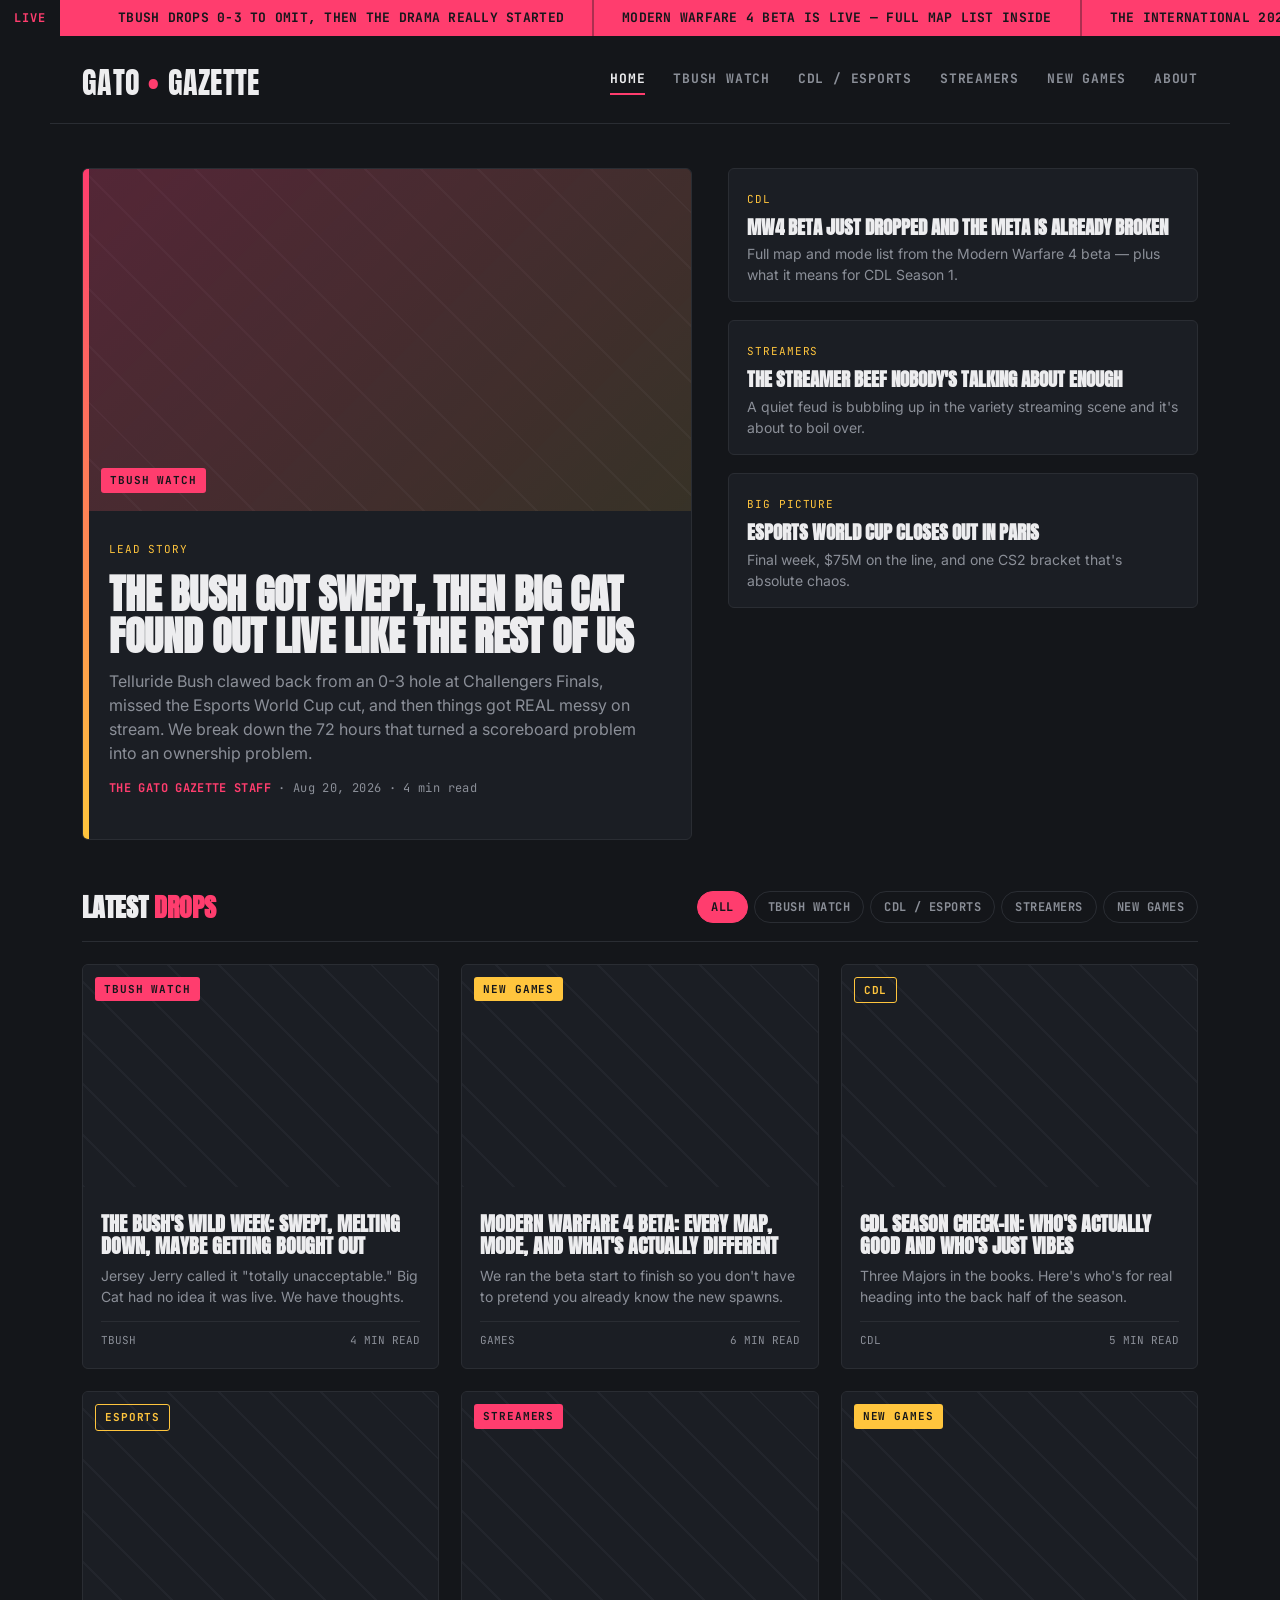
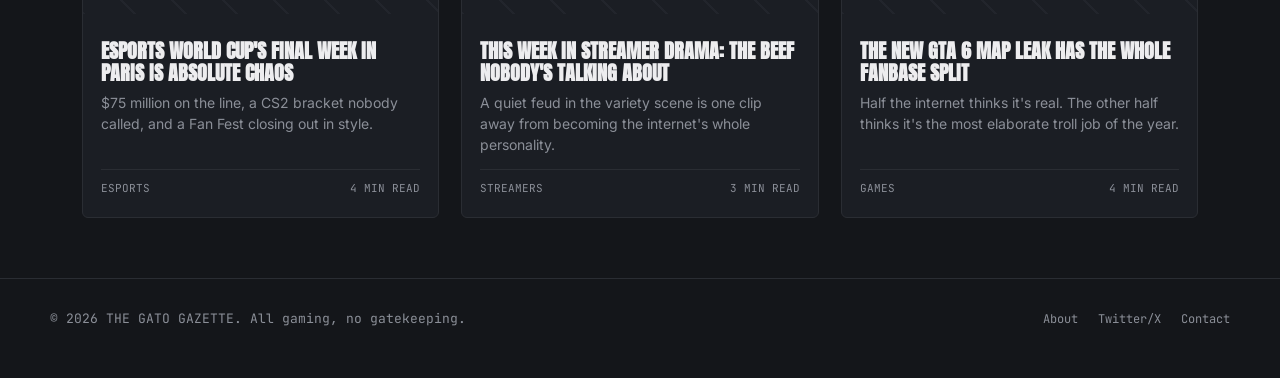
==== index.html @ 02f11b70 "Add files via upload Initial site upload" ====
<!DOCTYPE html>
<html lang="en">
<head>
<meta charset="UTF-8">
<meta name="viewport" content="width=device-width, initial-scale=1.0">
<title>The Gato Gazette — Gaming News, Streamers &amp; Esports With a Pulse</title>
<meta name="description" content="The Gato Gazette covers gaming, streamers, and esports leagues with the news you actually want to read — CDL trades, streamer drama, new game breakdowns, and weekly Telluride Bush updates.">

<!-- Open Graph -->
<meta property="og:title" content="The Gato Gazette — Gaming News With a Pulse">
<meta property="og:description" content="CDL trades, streamer drama, new game drops, and weekly Telluride Bush coverage. All gaming, no gatekeeping.">
<meta property="og:type" content="website">
<meta property="og:url" content="https://thegatogazette.com/">
<meta name="twitter:card" content="summary_large_image">

<link rel="canonical" href="https://thegatogazette.com/">
<link rel="stylesheet" href="css/style.css">
</head>
<body>

<div class="ticker" aria-label="Latest headlines ticker">
  <div class="ticker-track">
    <span>TBUSH DROPS 0-3 TO OMIT, THEN THE DRAMA REALLY STARTED</span>
    <span>MODERN WARFARE 4 BETA IS LIVE — FULL MAP LIST INSIDE</span>
    <span>THE INTERNATIONAL 2026: SPIRIT ROLLING THROUGH PLAYOFFS</span>
    <span>ESPORTS WORLD CUP FINAL WEEK IN PARIS — WHO'S LEFT</span>
    <span>GTA 6 MAP LEAK HAS THE TIMELINE SPLIT IN HALF</span>
    <!-- duplicate for seamless scroll -->
    <span>TBUSH DROPS 0-3 TO OMIT, THEN THE DRAMA REALLY STARTED</span>
    <span>MODERN WARFARE 4 BETA IS LIVE — FULL MAP LIST INSIDE</span>
    <span>THE INTERNATIONAL 2026: SPIRIT ROLLING THROUGH PLAYOFFS</span>
    <span>ESPORTS WORLD CUP FINAL WEEK IN PARIS — WHO'S LEFT</span>
    <span>GTA 6 MAP LEAK HAS THE TIMELINE SPLIT IN HALF</span>
  </div>
</div>

<header class="site-header">
  <a href="index.html" class="brand">GATO<span class="dot">•</span>GAZETTE</a>
  <nav class="primary-nav">
    <a href="#" class="active">Home</a>
    <a href="#tbush">TBush Watch</a>
    <a href="#cdl">CDL / Esports</a>
    <a href="#streamers">Streamers</a>
    <a href="#games">New Games</a>
    <a href="about.html">About</a>
  </nav>
</header>

<section class="hero">
  <div class="hero-main">
    <div class="hero-media">
      <span class="tag">TBush Watch</span>
    </div>
    <div class="hero-body">
      <span class="rail-eyebrow mono">LEAD STORY</span>
      <h1>The Bush Got Swept, Then Big Cat Found Out Live Like the Rest of Us</h1>
      <p class="dek">Telluride Bush clawed back from an 0-3 hole at Challengers Finals, missed the Esports World Cup cut, and then things got REAL messy on stream. We break down the 72 hours that turned a scoreboard problem into an ownership problem.</p>
      <p class="byline mono"><span class="hot">THE GATO GAZETTE STAFF</span> · Aug 20, 2026 · 4 min read</p>
    </div>
  </div>

  <div class="side-rail">
    <div class="rail-card">
      <span class="rail-eyebrow mono">CDL</span>
      <h3>MW4 Beta Just Dropped and the Meta Is Already Broken</h3>
      <p>Full map and mode list from the Modern Warfare 4 beta — plus what it means for CDL Season 1.</p>
    </div>
    <div class="rail-card">
      <span class="rail-eyebrow mono">STREAMERS</span>
      <h3>The Streamer Beef Nobody's Talking About Enough</h3>
      <p>A quiet feud is bubbling up in the variety streaming scene and it's about to boil over.</p>
    </div>
    <div class="rail-card">
      <span class="rail-eyebrow mono">BIG PICTURE</span>
      <h3>Esports World Cup Closes Out in Paris</h3>
      <p>Final week, $75M on the line, and one CS2 bracket that's absolute chaos.</p>
    </div>
  </div>
</section>

<div class="section-wrap" id="tbush">
  <div class="section-head">
    <h2>Latest <span class="hot">Drops</span></h2>
    <div class="tabs">
      <button class="active" data-filter="all">All</button>
      <button data-filter="tbush">TBush Watch</button>
      <button data-filter="cdl">CDL / Esports</button>
      <button data-filter="streamers">Streamers</button>
      <button data-filter="games">New Games</button>
    </div>
  </div>

  <div class="grid">

    <a href="posts/tbush-swept-omit-meltdown.html" class="card" data-category="tbush">
      <div class="card-media"><span class="tag">TBush Watch</span></div>
      <div class="card-body">
        <h3>The Bush's Wild Week: Swept, Melting Down, Maybe Getting Bought Out</h3>
        <p>Jersey Jerry called it "totally unacceptable." Big Cat had no idea it was live. We have thoughts.</p>
        <div class="card-meta"><span>TBUSH</span><span>4 MIN READ</span></div>
      </div>
    </a>

    <a href="posts/mw4-beta-breakdown.html" class="card" data-category="games">
      <div class="card-media"><span class="tag gold">New Games</span></div>
      <div class="card-body">
        <h3>Modern Warfare 4 Beta: Every Map, Mode, and What's Actually Different</h3>
        <p>We ran the beta start to finish so you don't have to pretend you already know the new spawns.</p>
        <div class="card-meta"><span>GAMES</span><span>6 MIN READ</span></div>
      </div>
    </a>

    <a href="posts/cdl-major-recap.html" class="card" data-category="cdl">
      <div class="card-media"><span class="tag outline">CDL</span></div>
      <div class="card-body">
        <h3>CDL Season Check-In: Who's Actually Good and Who's Just Vibes</h3>
        <p>Three Majors in the books. Here's who's for real heading into the back half of the season.</p>
        <div class="card-meta"><span>CDL</span><span>5 MIN READ</span></div>
      </div>
    </a>

    <a href="posts/ewc-paris-finals-week.html" class="card" data-category="cdl">
      <div class="card-media"><span class="tag outline">Esports</span></div>
      <div class="card-body">
        <h3>Esports World Cup's Final Week in Paris Is Absolute Chaos</h3>
        <p>$75 million on the line, a CS2 bracket nobody called, and a Fan Fest closing out in style.</p>
        <div class="card-meta"><span>ESPORTS</span><span>4 MIN READ</span></div>
      </div>
    </a>

    <a href="posts/streamer-drama-roundup.html" class="card" data-category="streamers">
      <div class="card-media"><span class="tag">Streamers</span></div>
      <div class="card-body">
        <h3>This Week in Streamer Drama: The Beef Nobody's Talking About</h3>
        <p>A quiet feud in the variety scene is one clip away from becoming the internet's whole personality.</p>
        <div class="card-meta"><span>STREAMERS</span><span>3 MIN READ</span></div>
      </div>
    </a>

    <a href="posts/gta6-map-leak.html" class="card" data-category="games">
      <div class="card-media"><span class="tag gold">New Games</span></div>
      <div class="card-body">
        <h3>The New GTA 6 Map Leak Has the Whole Fanbase Split</h3>
        <p>Half the internet thinks it's real. The other half thinks it's the most elaborate troll job of the year.</p>
        <div class="card-meta"><span>GAMES</span><span>4 MIN READ</span></div>
      </div>
    </a>

  </div>
</div>

<footer>
  <div class="footer-inner">
    <p class="mono">© 2026 THE GATO GAZETTE. All gaming, no gatekeeping.</p>
    <div class="footer-links">
      <a href="about.html">About</a>
      <a href="#">Twitter/X</a>
      <a href="#">Contact</a>
    </div>
  </div>
</footer>

<script src="js/main.js"></script>
</body>
</html>
---- css/style.css ----
/* ============================================
   THE GATO GAZETTE — design tokens
   Palette:
   --ink:        #14161A   (near-black charcoal, not pure black)
   --paper:      #EDEDEF   (off-white text)
   --mute:       #8B8F98   (secondary text / meta)
   --line:       #2A2D33   (hairline dividers on dark)
   --hot:        #FF3D6E   (signature accent — broadcast magenta/red)
   --gold:       #FFC53D   (secondary accent — score/highlight gold)
   --panel:      #1B1E24   (card surface, slightly lifted off ink)
   Type:
   Display: 'Anton' — condensed, heavy, broadcast lower-third energy
   Body:    'Inter' — clean, readable, gets out of the way
   Utility: 'JetBrains Mono' — tags, timestamps, scoreboard readouts
   ============================================ */

@import url('https://fonts.googleapis.com/css2?family=Anton&family=Inter:wght@400;500;600;700;800&family=JetBrains+Mono:wght@500;700&display=swap');

:root {
  --ink: #14161A;
  --paper: #EDEDEF;
  --mute: #8B8F98;
  --line: #2A2D33;
  --hot: #FF3D6E;
  --gold: #FFC53D;
  --panel: #1B1E24;
  --radius: 6px;
}

* { box-sizing: border-box; }

html { scroll-behavior: smooth; }

body {
  margin: 0;
  background: var(--ink);
  color: var(--paper);
  font-family: 'Inter', system-ui, sans-serif;
  line-height: 1.5;
  -webkit-font-smoothing: antialiased;
}

a { color: inherit; text-decoration: none; }

img { max-width: 100%; display: block; }

.mono {
  font-family: 'JetBrains Mono', monospace;
}

/* ================= SCORE TICKER — signature element ================= */
/* A live-broadcast style strip that scrolls the day's headlines/scores,
   the same way a CDL or ESPN broadcast runs a lower-third. This is the
   one thing the whole site is built around. */

.ticker {
  background: var(--hot);
  color: var(--ink);
  overflow: hidden;
  white-space: nowrap;
  position: relative;
  border-bottom: 2px solid var(--ink);
}

.ticker::before {
  content: 'LIVE';
  position: absolute;
  left: 0; top: 0; bottom: 0;
  display: flex;
  align-items: center;
  padding: 0 14px;
  background: var(--ink);
  color: var(--hot);
  font-family: 'JetBrains Mono', monospace;
  font-weight: 700;
  font-size: 12px;
  letter-spacing: 0.08em;
  z-index: 2;
}

.ticker-track {
  display: inline-flex;
  padding-left: 90px;
  animation: ticker-scroll 32s linear infinite;
  font-family: 'JetBrains Mono', monospace;
  font-weight: 700;
  font-size: 13px;
  letter-spacing: 0.02em;
}

.ticker-track span {
  padding: 8px 28px;
  border-right: 2px solid rgba(20,22,26,0.35);
}

@keyframes ticker-scroll {
  0% { transform: translateX(0); }
  100% { transform: translateX(-50%); }
}

@media (prefers-reduced-motion: reduce) {
  .ticker-track { animation: none; }
}

/* ================= HEADER ================= */

.site-header {
  display: flex;
  align-items: center;
  justify-content: space-between;
  padding: 22px 32px 18px;
  max-width: 1180px;
  margin: 0 auto;
  border-bottom: 1px solid var(--line);
}

.brand {
  font-family: 'Anton', sans-serif;
  font-size: 30px;
  letter-spacing: 0.01em;
  text-transform: uppercase;
  display: flex;
  align-items: baseline;
  gap: 8px;
}

.brand .dot { color: var(--hot); }

nav.primary-nav {
  display: flex;
  gap: 28px;
}

nav.primary-nav a {
  font-family: 'JetBrains Mono', monospace;
  font-size: 13px;
  font-weight: 700;
  text-transform: uppercase;
  letter-spacing: 0.06em;
  color: var(--mute);
  padding-bottom: 4px;
  border-bottom: 2px solid transparent;
  transition: color .15s ease, border-color .15s ease;
}

nav.primary-nav a:hover,
nav.primary-nav a.active {
  color: var(--paper);
  border-color: var(--hot);
}

.nav-toggle { display: none; }

/* ================= HERO ================= */

.hero {
  max-width: 1180px;
  margin: 0 auto;
  padding: 44px 32px 8px;
  display: grid;
  grid-template-columns: 1.3fr 1fr;
  gap: 36px;
}

.hero-main {
  position: relative;
  background: var(--panel);
  border-radius: var(--radius);
  overflow: hidden;
  border: 1px solid var(--line);
}

.hero-main::before {
  content: '';
  position: absolute;
  top: 0; left: 0;
  width: 6px; height: 100%;
  background: linear-gradient(180deg, var(--hot), var(--gold));
}

.hero-media {
  aspect-ratio: 16/9;
  background:
    linear-gradient(135deg, rgba(255,61,110,0.25), rgba(255,197,61,0.12)),
    repeating-linear-gradient(45deg, #22252c 0 2px, #1b1e24 2px 40px);
  display: flex;
  align-items: flex-end;
  padding: 18px;
}

.tag {
  font-family: 'JetBrains Mono', monospace;
  font-size: 11px;
  font-weight: 700;
  letter-spacing: 0.08em;
  text-transform: uppercase;
  background: var(--hot);
  color: var(--ink);
  padding: 4px 9px;
  border-radius: 3px;
  display: inline-block;
}

.tag.gold { background: var(--gold); }
.tag.outline { background: transparent; color: var(--gold); border: 1px solid var(--gold); }

.hero-body { padding: 24px 26px 30px; }

.hero-body h1 {
  font-family: 'Anton', sans-serif;
  font-size: 40px;
  line-height: 1.05;
  text-transform: uppercase;
  margin: 14px 0 12px;
}

.hero-body p.dek {
  color: var(--mute);
  font-size: 16px;
  margin: 0 0 14px;
  max-width: 54ch;
}

.byline {
  font-family: 'JetBrains Mono', monospace;
  font-size: 12px;
  color: var(--mute);
  letter-spacing: 0.03em;
}

.byline .hot { color: var(--hot); font-weight: 700; }

/* side rail */
.side-rail {
  display: flex;
  flex-direction: column;
  gap: 18px;
}

.rail-card {
  background: var(--panel);
  border: 1px solid var(--line);
  border-radius: var(--radius);
  padding: 16px 18px;
}

.rail-card h3 {
  font-family: 'Anton', sans-serif;
  text-transform: uppercase;
  font-size: 19px;
  margin: 8px 0 6px;
  line-height: 1.1;
}

.rail-card p {
  color: var(--mute);
  font-size: 14px;
  margin: 0;
}

.rail-eyebrow {
  font-family: 'JetBrains Mono', monospace;
  font-size: 11px;
  color: var(--gold);
  letter-spacing: 0.08em;
  text-transform: uppercase;
}

/* ================= CATEGORY TABS ================= */

.section-wrap {
  max-width: 1180px;
  margin: 0 auto;
  padding: 40px 32px 60px;
}

.section-head {
  display: flex;
  align-items: center;
  justify-content: space-between;
  border-bottom: 1px solid var(--line);
  padding-bottom: 14px;
  margin-bottom: 22px;
}

.section-head h2 {
  font-family: 'Anton', sans-serif;
  text-transform: uppercase;
  font-size: 26px;
  margin: 0;
}

.section-head h2 .hot { color: var(--hot); }

.tabs {
  display: flex;
  gap: 6px;
  flex-wrap: wrap;
}

.tabs button {
  font-family: 'JetBrains Mono', monospace;
  font-size: 12px;
  font-weight: 700;
  text-transform: uppercase;
  letter-spacing: 0.04em;
  background: transparent;
  border: 1px solid var(--line);
  color: var(--mute);
  padding: 7px 13px;
  border-radius: 20px;
  cursor: pointer;
  transition: all .15s ease;
}

.tabs button:hover { color: var(--paper); border-color: var(--mute); }

.tabs button.active {
  background: var(--hot);
  border-color: var(--hot);
  color: var(--ink);
}

/* card grid */

.grid {
  display: grid;
  grid-template-columns: repeat(3, 1fr);
  gap: 22px;
}

.card {
  background: var(--panel);
  border: 1px solid var(--line);
  border-radius: var(--radius);
  overflow: hidden;
  display: flex;
  flex-direction: column;
  transition: transform .15s ease, border-color .15s ease;
}

.card:hover {
  transform: translateY(-3px);
  border-color: var(--hot);
}

.card-media {
  aspect-ratio: 16/10;
  background: repeating-linear-gradient(45deg, #22252c 0 2px, #1b1e24 2px 36px);
  padding: 12px;
  display: flex;
  align-items: flex-start;
}

.card-body { padding: 16px 18px 20px; flex: 1; display: flex; flex-direction: column; }

.card-body h3 {
  font-family: 'Anton', sans-serif;
  text-transform: uppercase;
  font-size: 20px;
  line-height: 1.1;
  margin: 10px 0 8px;
}

.card-body p {
  color: var(--mute);
  font-size: 14px;
  margin: 0 0 14px;
  flex: 1;
}

.card-meta {
  font-family: 'JetBrains Mono', monospace;
  font-size: 11px;
  color: var(--mute);
  display: flex;
  justify-content: space-between;
  border-top: 1px solid var(--line);
  padding-top: 10px;
}

/* ================= FOOTER ================= */

footer {
  border-top: 1px solid var(--line);
  padding: 30px 32px 50px;
}

.footer-inner {
  max-width: 1180px;
  margin: 0 auto;
  display: flex;
  justify-content: space-between;
  align-items: center;
  flex-wrap: wrap;
  gap: 16px;
}

.footer-inner p {
  color: var(--mute);
  font-size: 13px;
  margin: 0;
}

.footer-links {
  display: flex;
  gap: 20px;
  font-family: 'JetBrains Mono', monospace;
  font-size: 12px;
  color: var(--mute);
}

.footer-links a:hover { color: var(--hot); }

/* ================= POST PAGE ================= */

.post-wrap {
  max-width: 760px;
  margin: 0 auto;
  padding: 50px 32px 80px;
}

.post-wrap h1 {
  font-family: 'Anton', sans-serif;
  text-transform: uppercase;
  font-size: 44px;
  line-height: 1.05;
  margin: 18px 0 14px;
}

.post-wrap .dek {
  color: var(--mute);
  font-size: 18px;
  margin-bottom: 18px;
}

.post-wrap .byline {
  display: flex;
  gap: 16px;
  margin-bottom: 28px;
  padding-bottom: 20px;
  border-bottom: 1px solid var(--line);
}

.post-body p {
  font-size: 18px;
  margin: 0 0 20px;
}

.post-body blockquote {
  border-left: 3px solid var(--hot);
  margin: 28px 0;
  padding: 4px 0 4px 20px;
  font-size: 19px;
  color: var(--paper);
  font-style: italic;
}

.post-body h2 {
  font-family: 'Anton', sans-serif;
  text-transform: uppercase;
  font-size: 26px;
  margin: 36px 0 14px;
}

/* ================= RESPONSIVE ================= */

@media (max-width: 860px) {
  .hero { grid-template-columns: 1fr; }
  .grid { grid-template-columns: repeat(2, 1fr); }
}

@media (max-width: 620px) {
  .site-header { padding: 18px 20px; flex-wrap: wrap; gap: 12px; }
  nav.primary-nav { gap: 18px; order: 3; width: 100%; overflow-x: auto; }
  .hero, .section-wrap { padding-left: 20px; padding-right: 20px; }
  .grid { grid-template-columns: 1fr; }
  .hero-body h1 { font-size: 30px; }
  .post-wrap h1 { font-size: 32px; }
}

/* focus visibility for accessibility */
a:focus-visible, button:focus-visible {
  outline: 2px solid var(--gold);
  outline-offset: 2px;
}
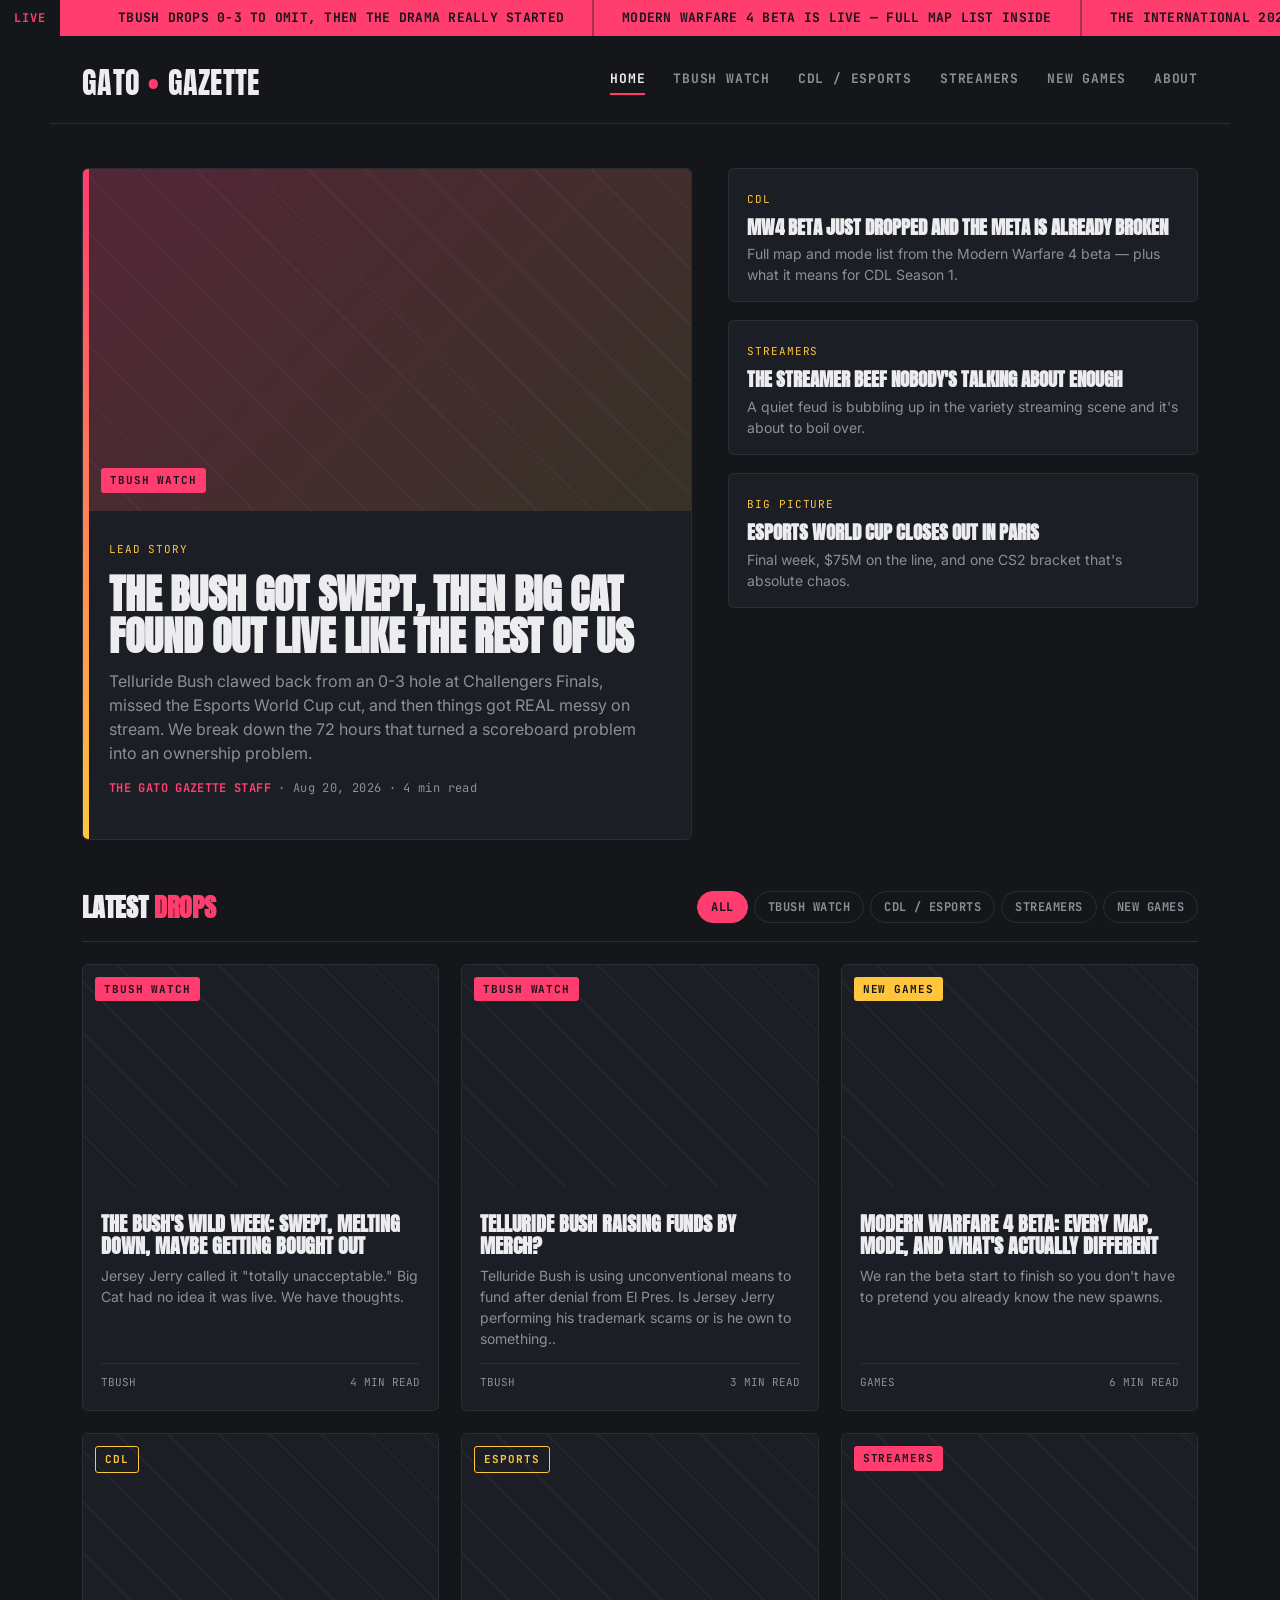
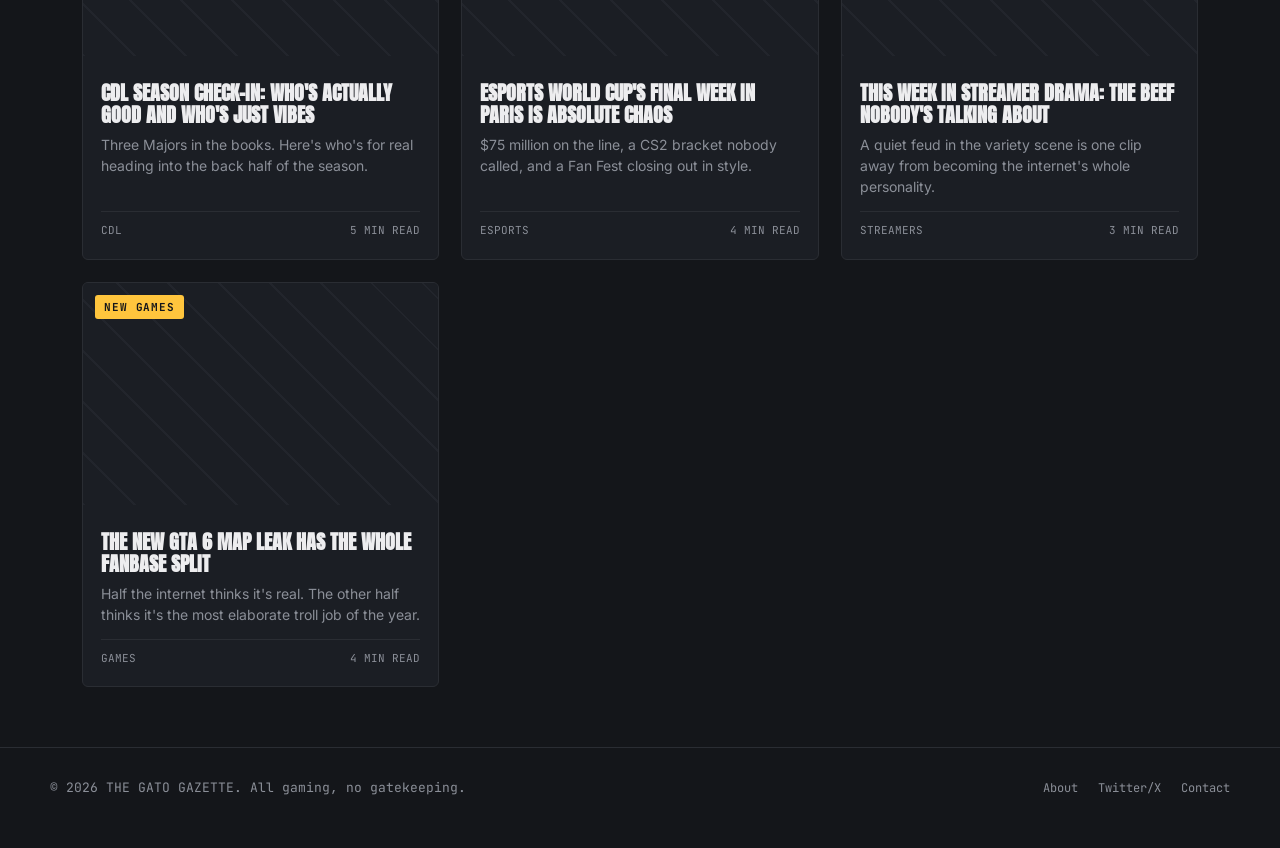
==== commit 0218f1b4: "Add files via upload" ====
--- a/index.html
+++ b/index.html
@@ -101,6 +101,15 @@
       </div>
     </a>
 
+<a href="posts/tbush-merch-funding.html" class="card" data-category="tbush">
+      <div class="card-media"><span class="tag">TBush Watch</span></div>
+      <div class="card-body">
+        <h3>Telluride Bush raising funds by Merch?</h3>
+        <p>Telluride Bush is using unconventional means to fund after denial from El Pres. Is Jersey Jerry performing his trademark scams or is he own to something..</p>
+        <div class="card-meta"><span>TBUSH</span><span>3 MIN READ</span></div>
+      </div>
+    </a>
+
     <a href="posts/mw4-beta-breakdown.html" class="card" data-category="games">
       <div class="card-media"><span class="tag gold">New Games</span></div>
       <div class="card-body">
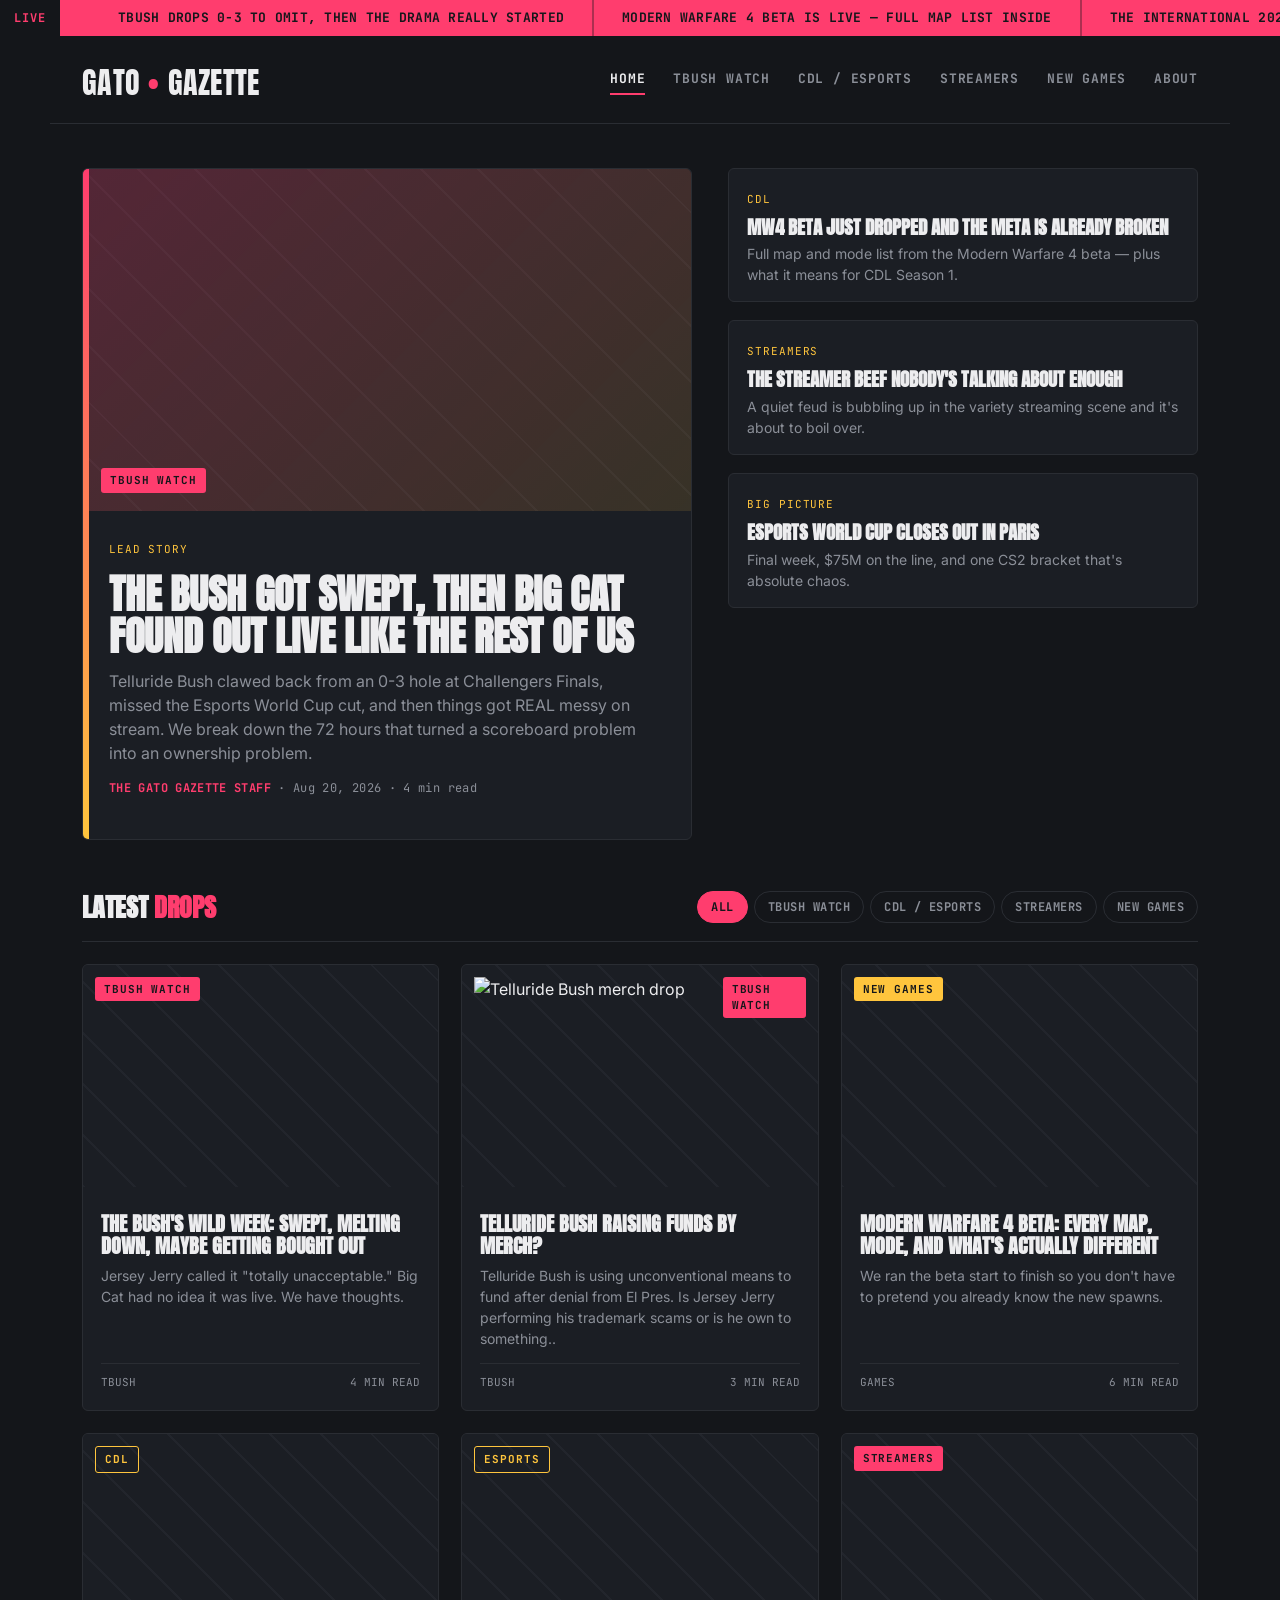
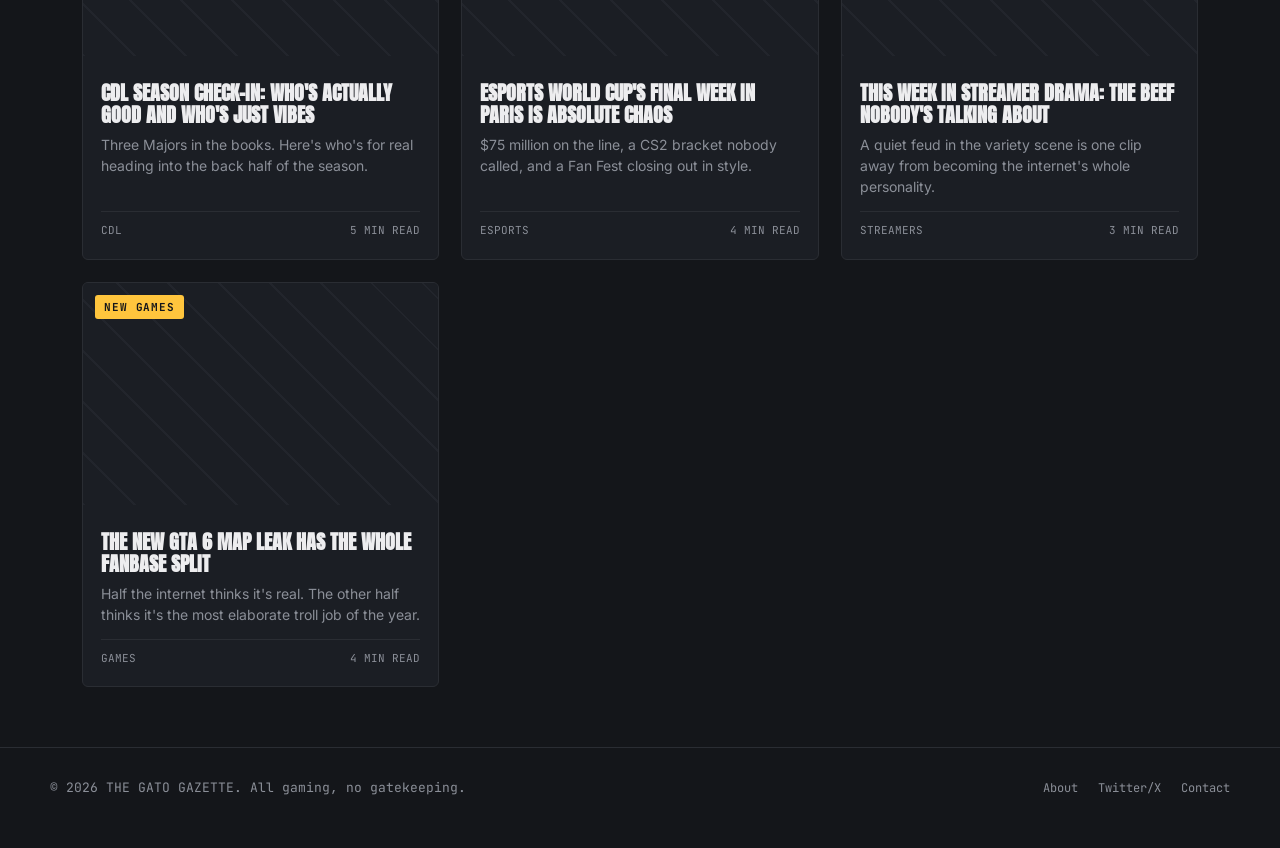
==== commit 4bf78cc0: "Add files via upload" ====
--- a/index.html
+++ b/index.html
@@ -101,8 +101,9 @@
       </div>
     </a>
 
-<a href="posts/tbush-merch-funding.html" class="card" data-category="tbush">
-      <div class="card-media"><span class="tag">TBush Watch</span></div>
+<a href="posts/telluride-bush-merch.html" class="card" data-category="tbush">
+      <div class="card-media"><img src="images/tbush-merch.jpg" alt="Telluride Bush merch drop" style="width:100%; height:100%; object-fit:cover;">
+    <span class="tag">TBush Watch</span></div>
       <div class="card-body">
         <h3>Telluride Bush raising funds by Merch?</h3>
         <p>Telluride Bush is using unconventional means to fund after denial from El Pres. Is Jersey Jerry performing his trademark scams or is he own to something..</p>
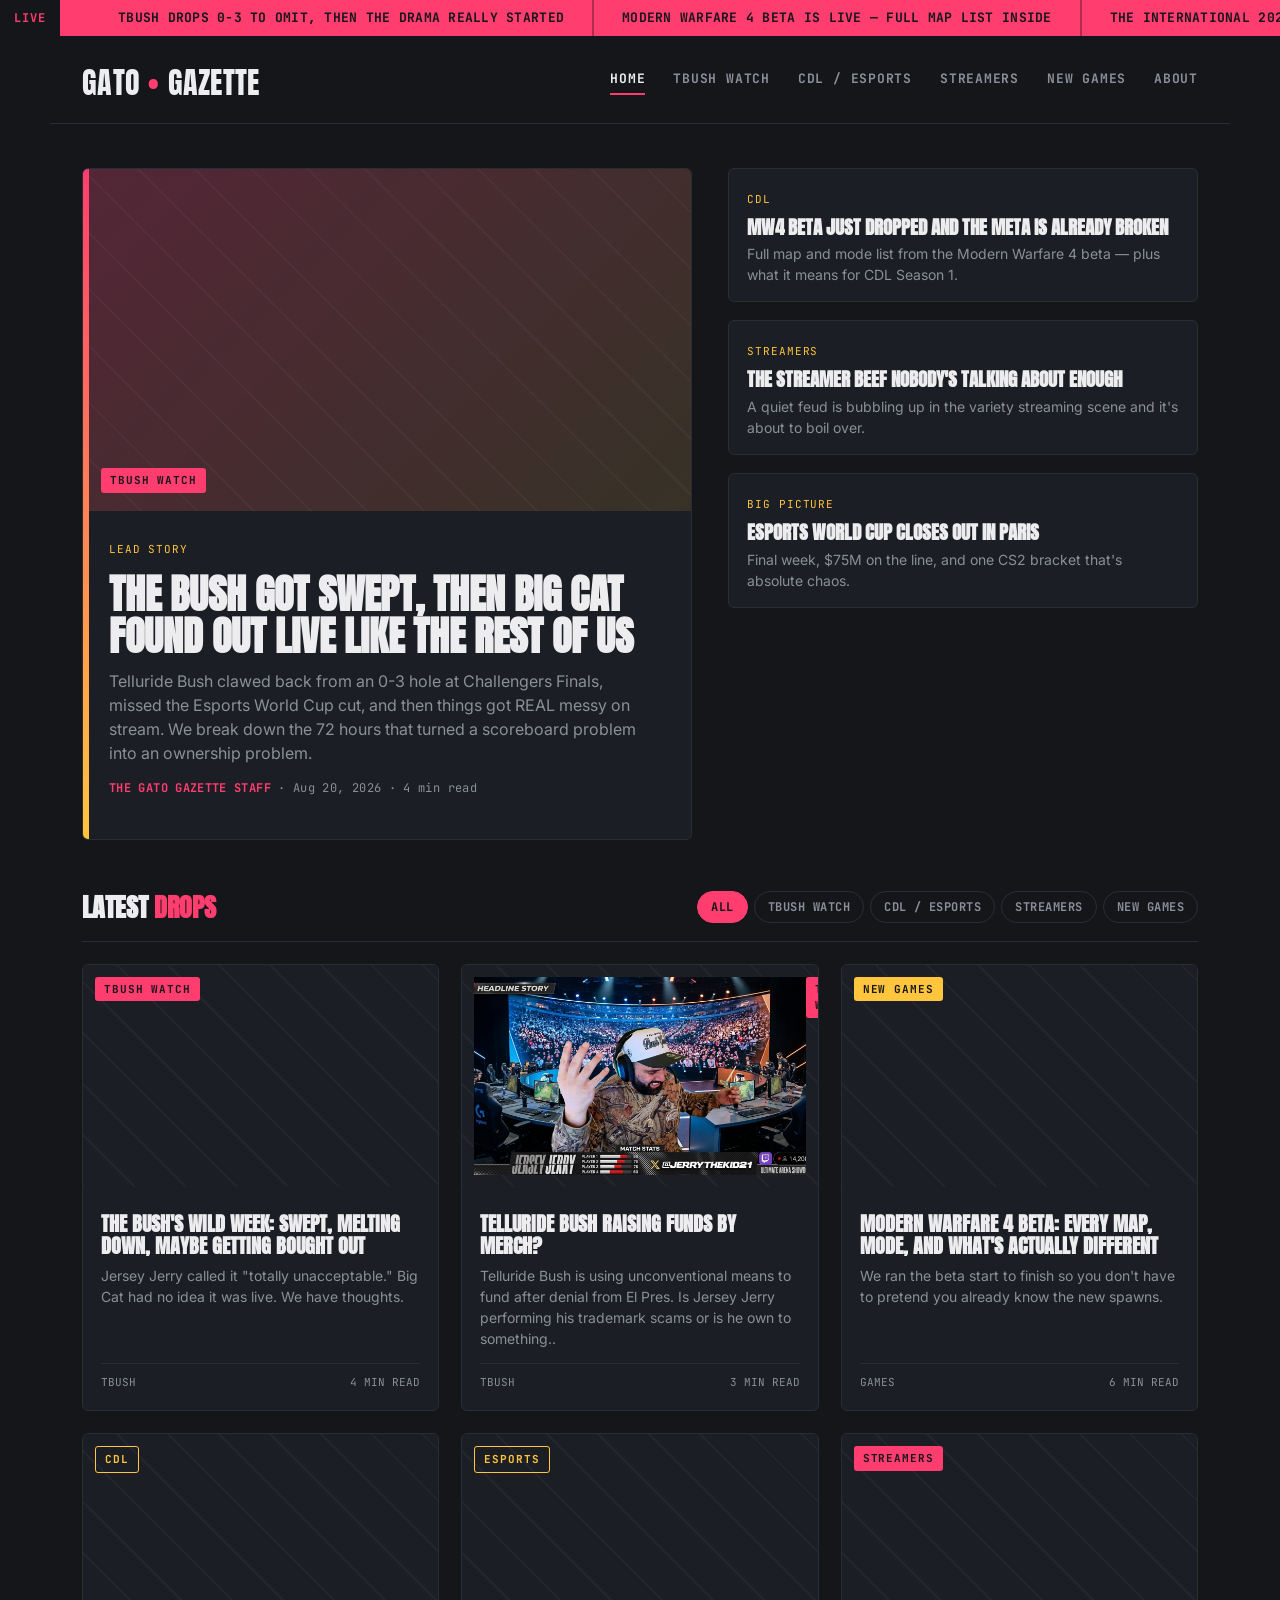
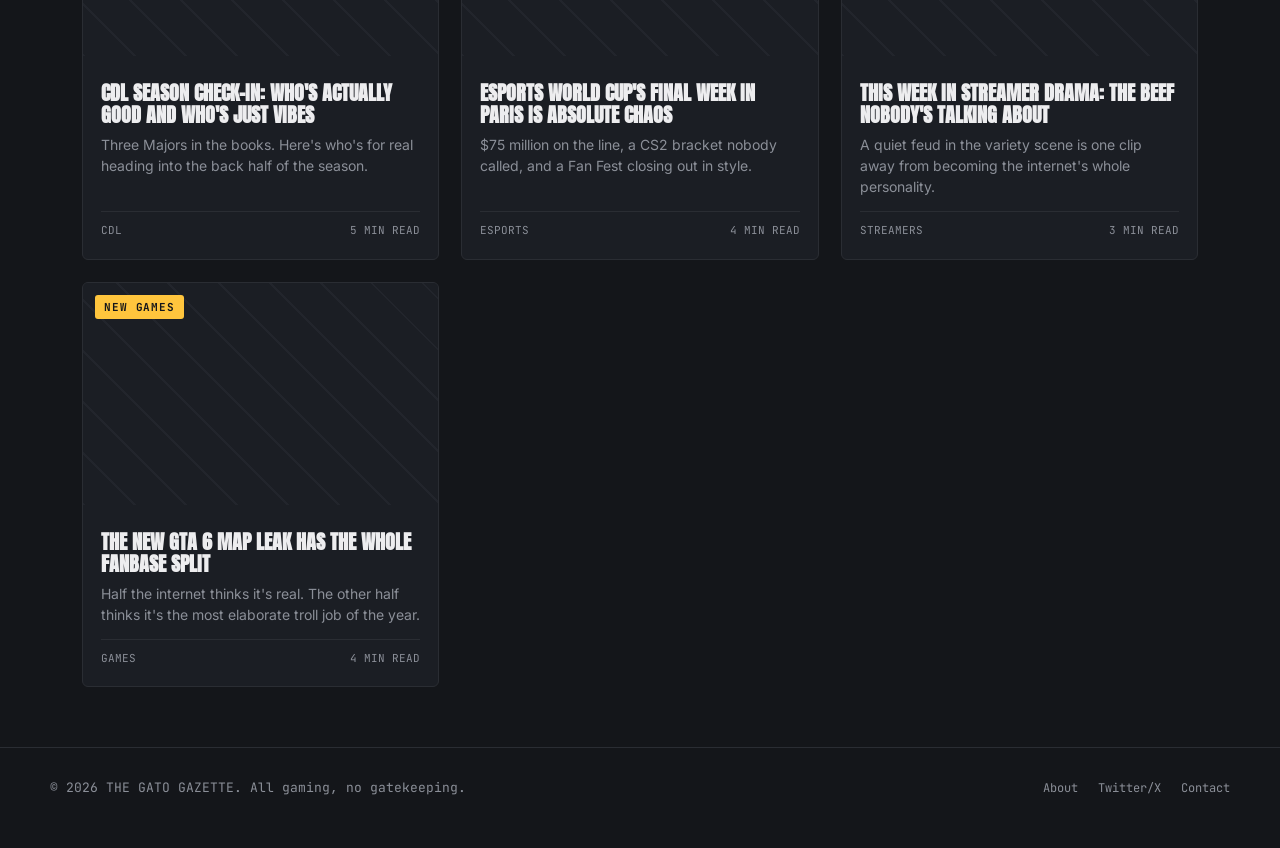
==== commit e06b0eff: "Add files via upload" ====
--- a/index.html
+++ b/index.html
@@ -102,7 +102,7 @@
     </a>
 
 <a href="posts/telluride-bush-merch.html" class="card" data-category="tbush">
-      <div class="card-media"><img src="images/tbush-merch.jpg" alt="Telluride Bush merch drop" style="width:100%; height:100%; object-fit:cover;">
+      <div class="card-media"><img src="images/tbush-merch.jpeg" alt="Telluride Bush merch drop" style="width:100%; height:100%; object-fit:cover;">
     <span class="tag">TBush Watch</span></div>
       <div class="card-body">
         <h3>Telluride Bush raising funds by Merch?</h3>
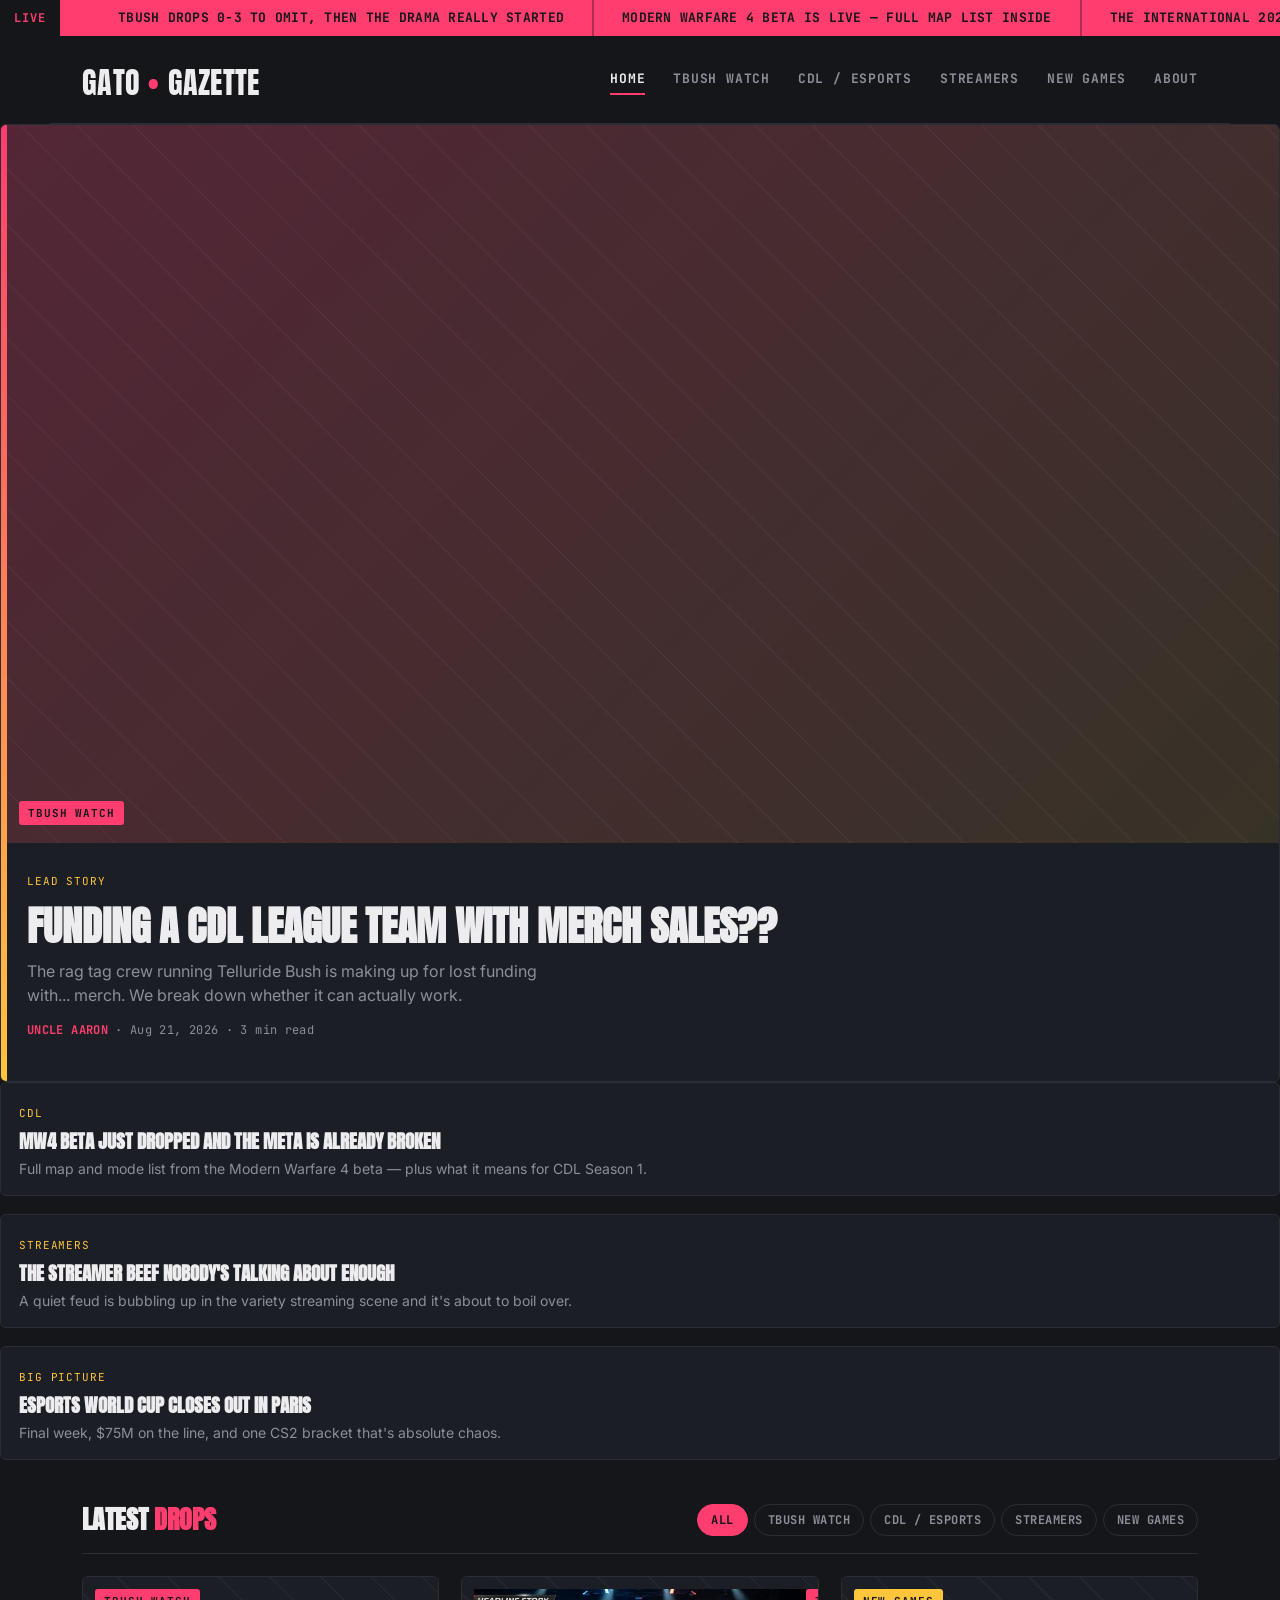
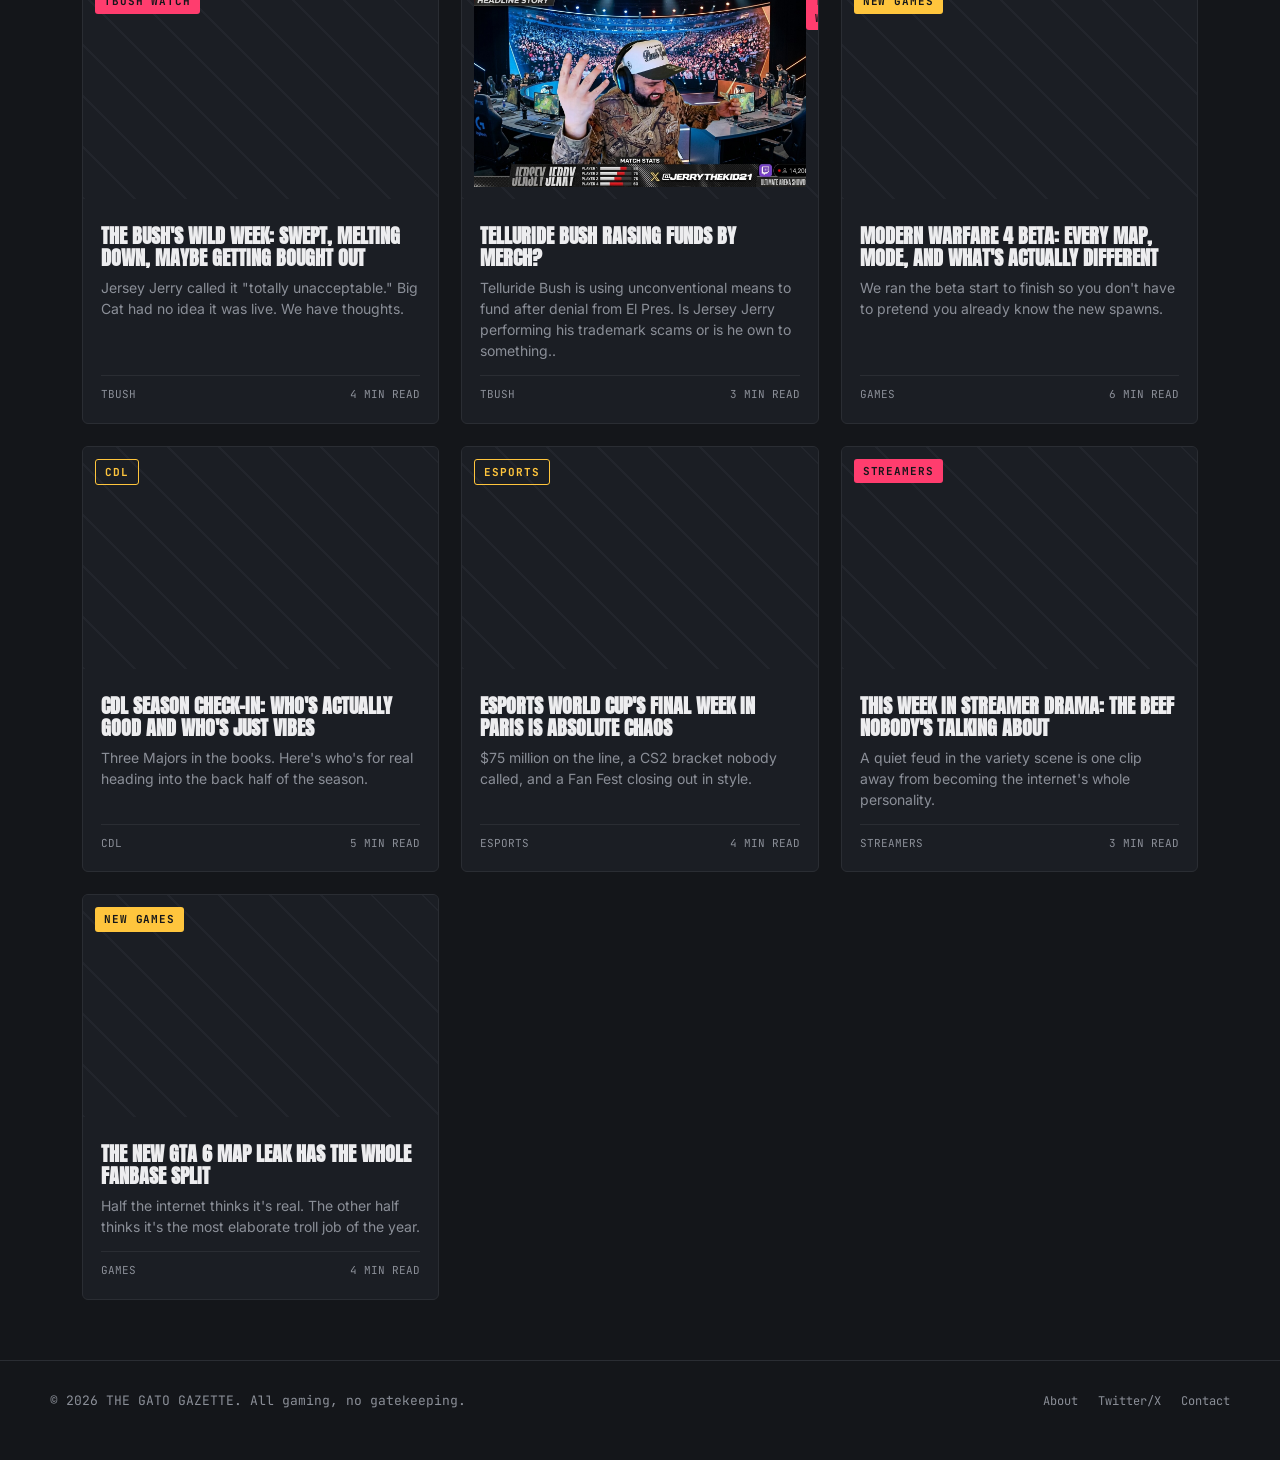
==== commit d165bbbe: "Add files via upload" ====
--- a/index.html
+++ b/index.html
@@ -46,18 +46,17 @@
   </nav>
 </header>
 
-<section class="hero">
-  <div class="hero-main">
-    <div class="hero-media">
-      <span class="tag">TBush Watch</span>
-    </div>
-    <div class="hero-body">
-      <span class="rail-eyebrow mono">LEAD STORY</span>
-      <h1>The Bush Got Swept, Then Big Cat Found Out Live Like the Rest of Us</h1>
-      <p class="dek">Telluride Bush clawed back from an 0-3 hole at Challengers Finals, missed the Esports World Cup cut, and then things got REAL messy on stream. We break down the 72 hours that turned a scoreboard problem into an ownership problem.</p>
-      <p class="byline mono"><span class="hot">THE GATO GAZETTE STAFF</span> · Aug 20, 2026 · 4 min read</p>
-    </div>
+<a href="posts/telluride-bush-merch.html" class="hero-main" style="text-decoration:none; color:inherit; display:block;">
+  <div class="hero-media">
+    <span class="tag">TBush Watch</span>
   </div>
+  <div class="hero-body">
+    <span class="rail-eyebrow mono">LEAD STORY</span>
+    <h1>Funding a CDL League Team With Merch Sales??</h1>
+    <p class="dek">The rag tag crew running Telluride Bush is making up for lost funding with... merch. We break down whether it can actually work.</p>
+    <p class="byline mono"><span class="hot">UNCLE AARON</span> · Aug 21, 2026 · 3 min read</p>
+  </div>
+</a>
 
   <div class="side-rail">
     <div class="rail-card">
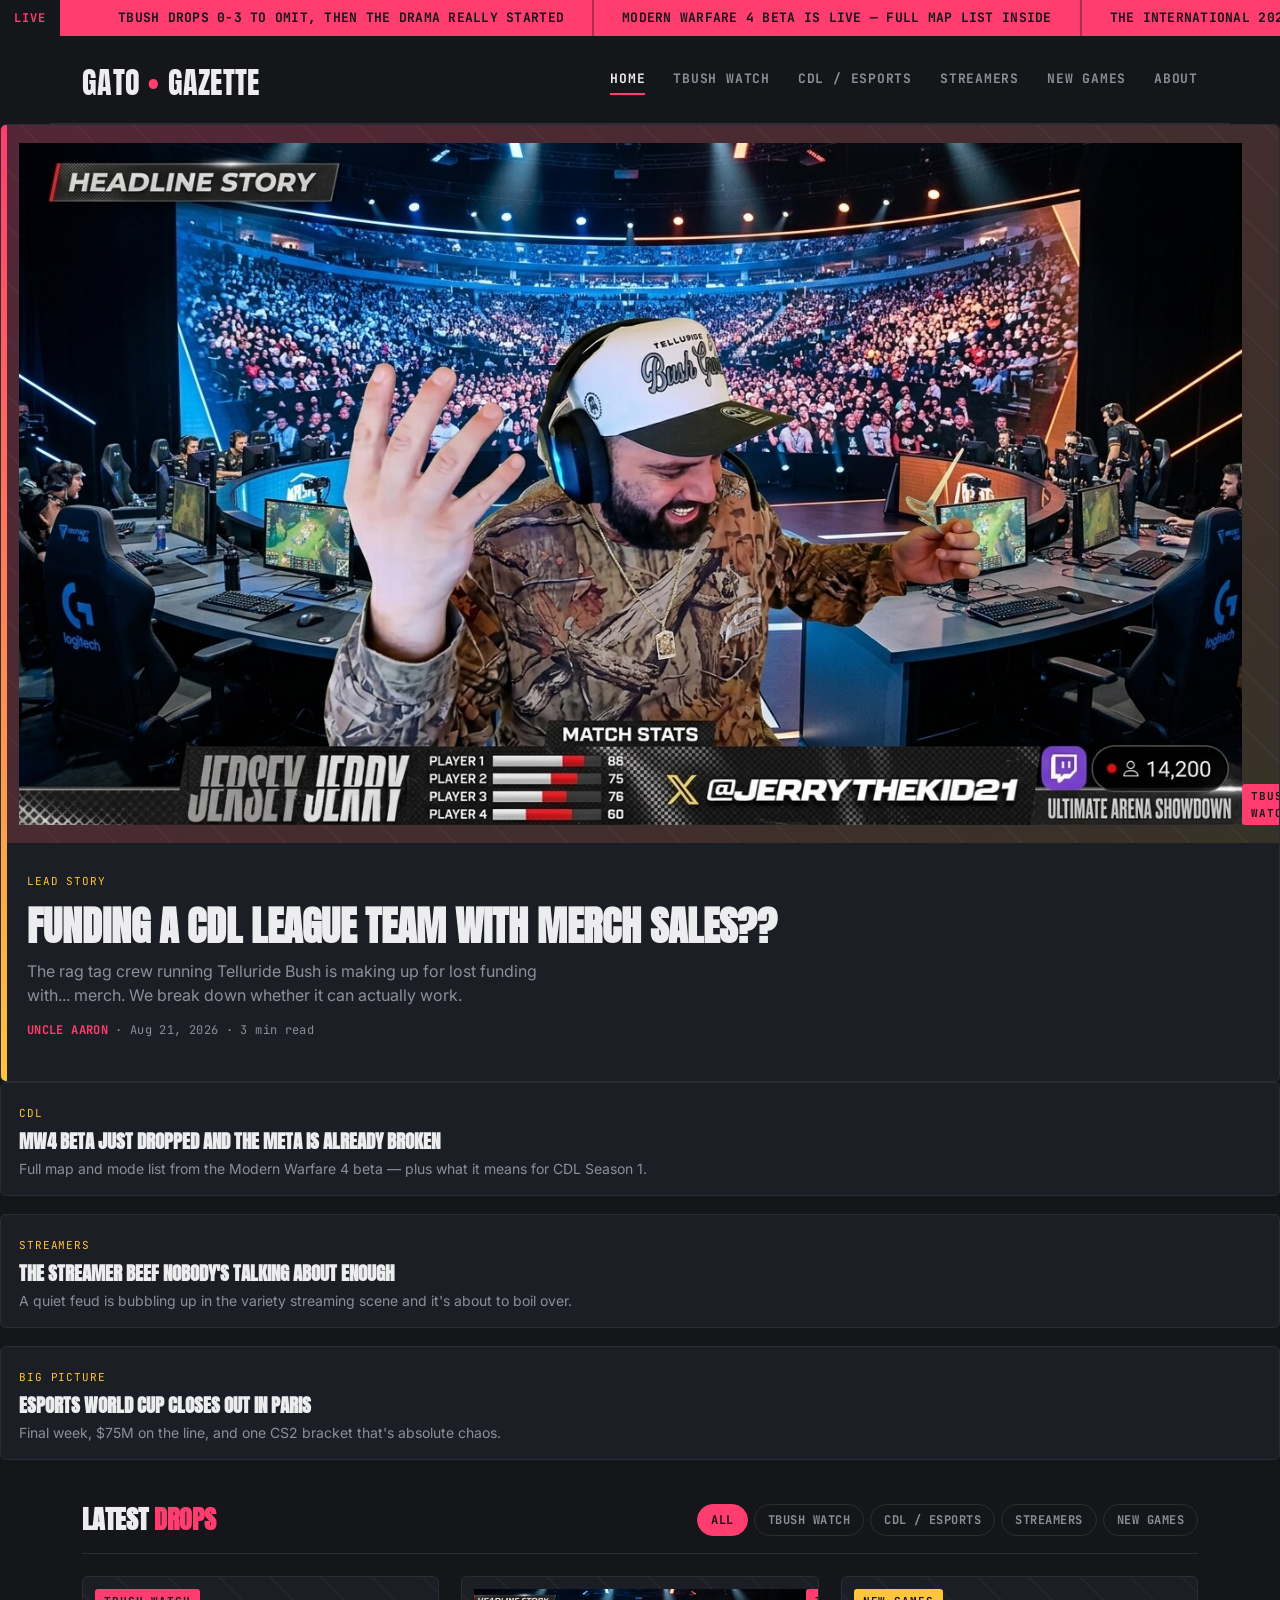
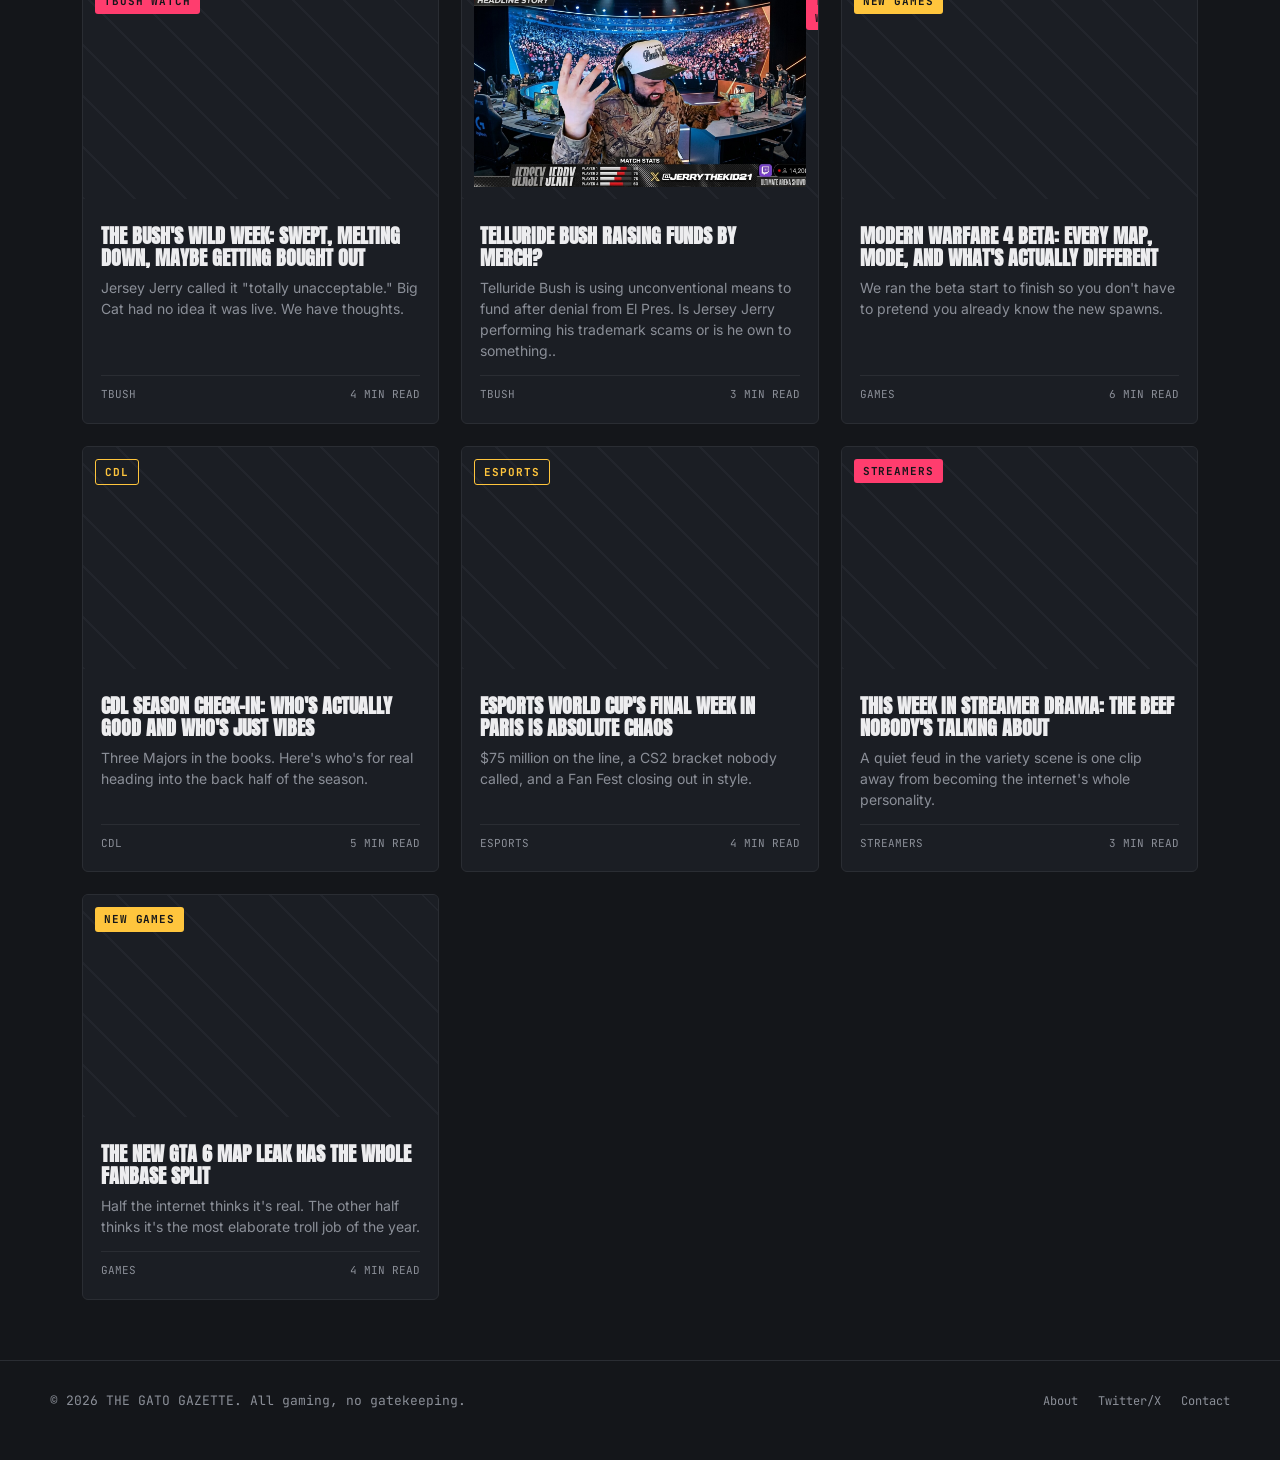
==== commit 1280e6ab: "Add files via upload" ====
--- a/index.html
+++ b/index.html
@@ -48,6 +48,7 @@
 
 <a href="posts/telluride-bush-merch.html" class="hero-main" style="text-decoration:none; color:inherit; display:block;">
   <div class="hero-media">
+    <img src="images/tbush-merch.jpeg" alt="YOUR IMAGE DESCRIPTION HERE" style="width:100%; height:100%; object-fit:cover;">
     <span class="tag">TBush Watch</span>
   </div>
   <div class="hero-body">
